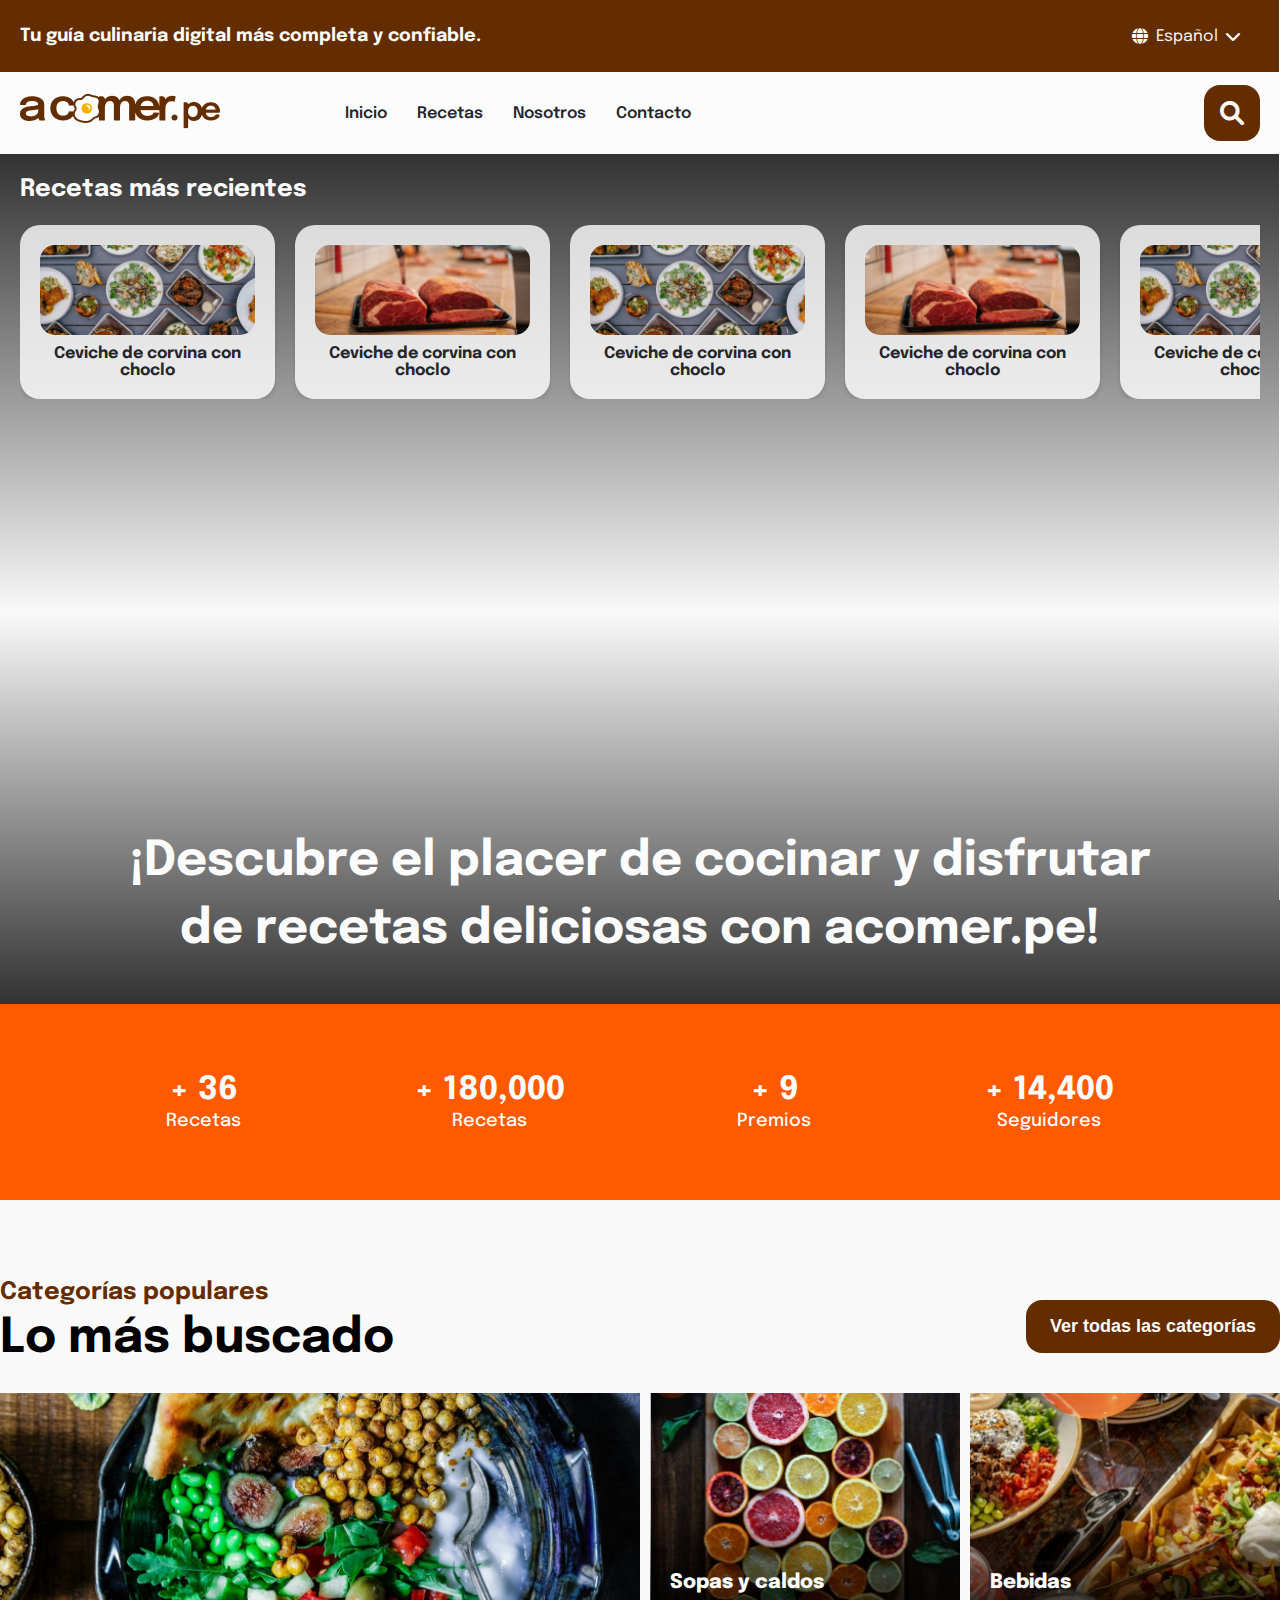
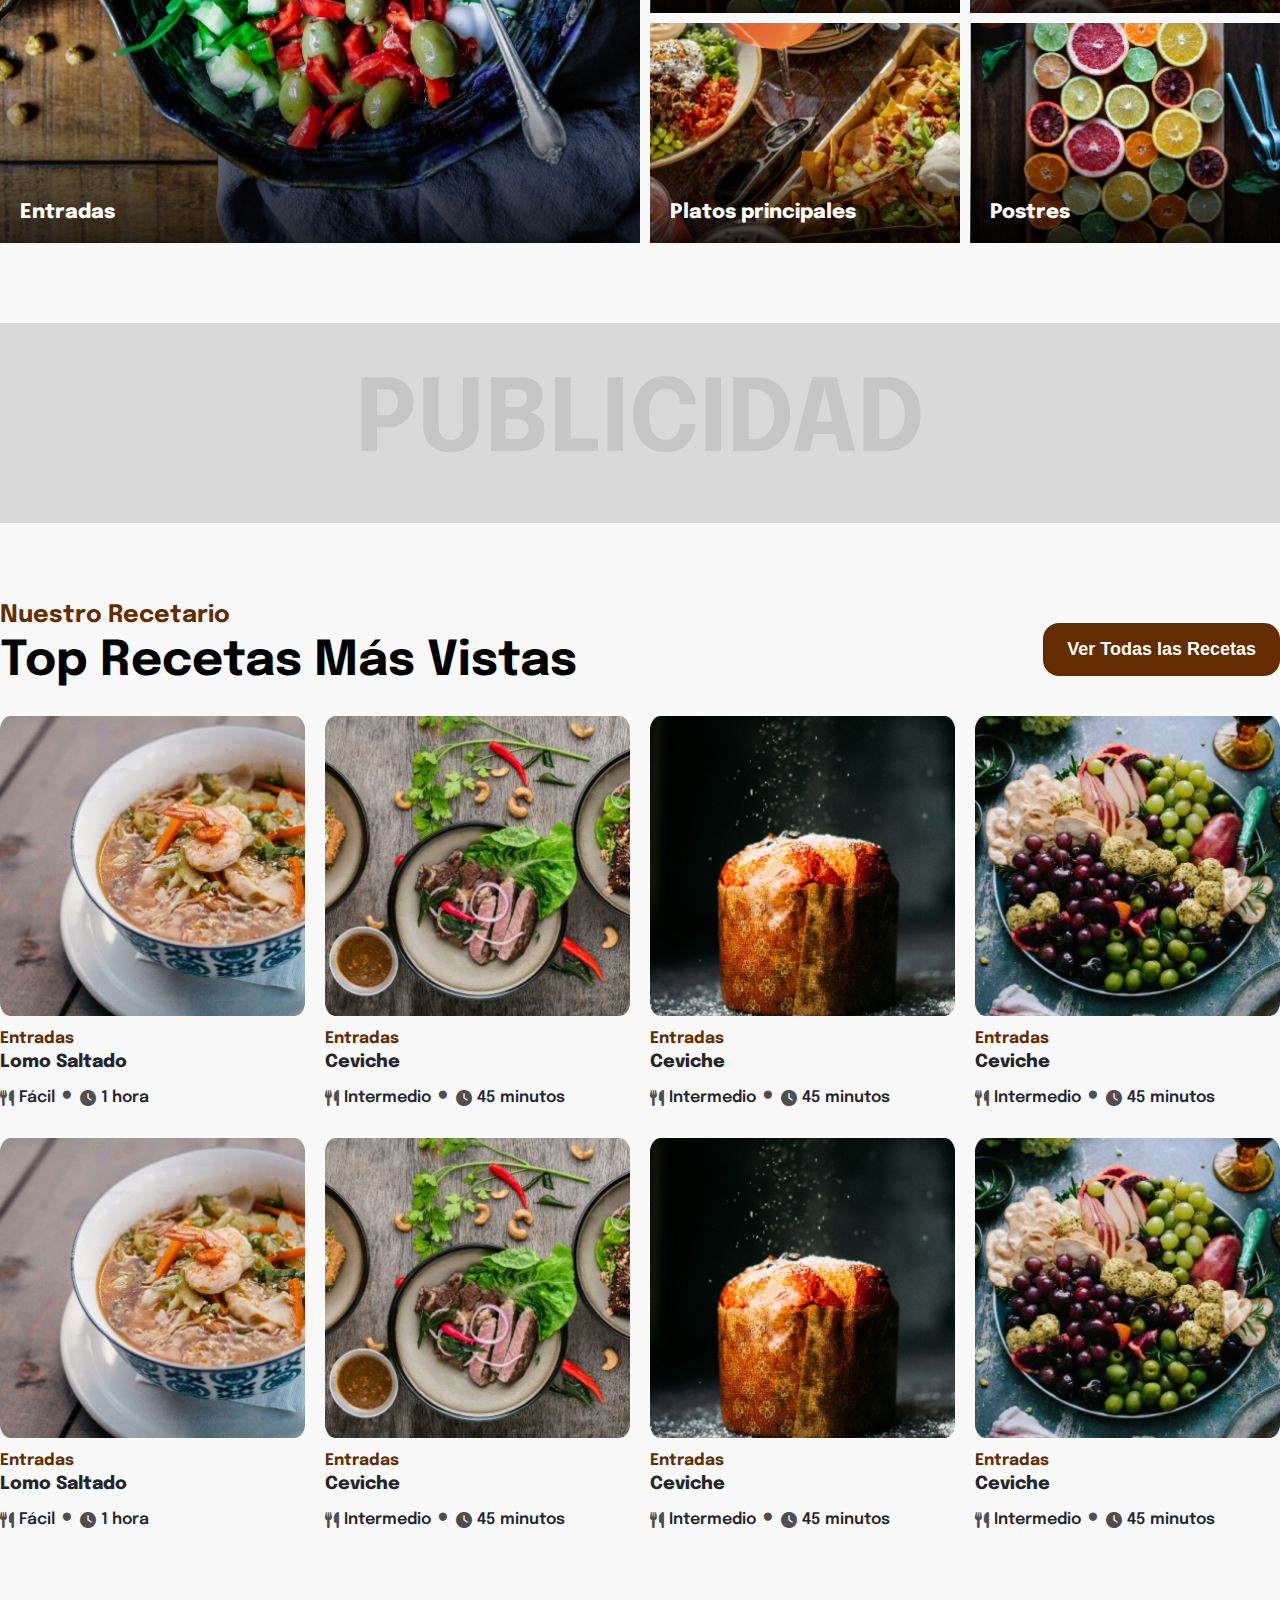
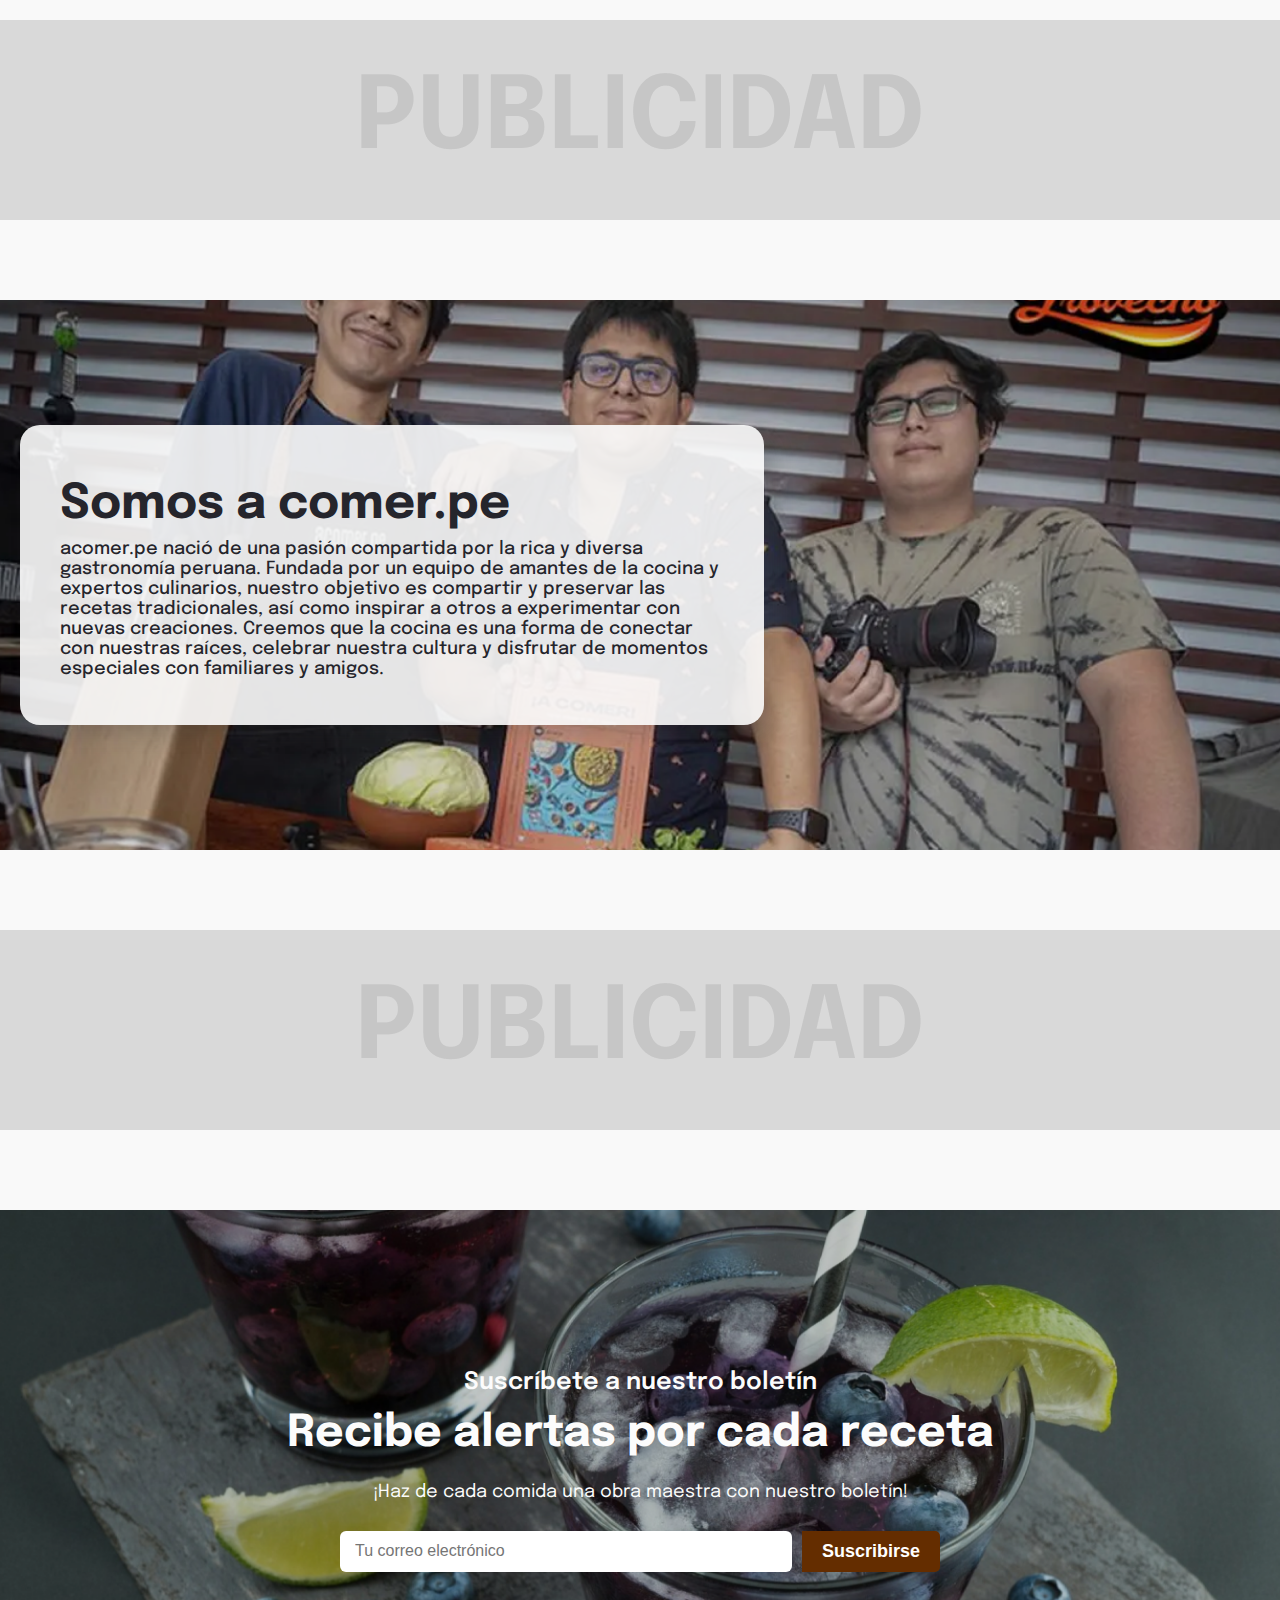
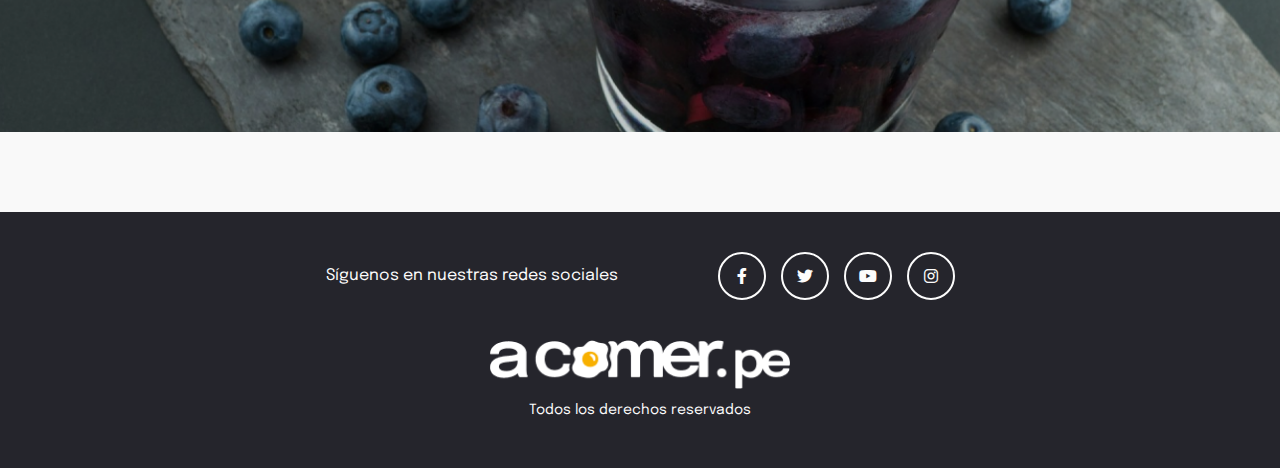
==== index.html @ 8495bc6e "Commit inicial" ====
<!DOCTYPE html>
<html lang="es">
  <head>
    <meta charset="UTF-8" />
    <meta name="viewport" content="width=device-width, initial-scale=1.0" />
    <title>Acomer.pe</title>
    <link rel="stylesheet" href="scss/main.css" />
    <link
      rel="stylesheet"
      href="https://cdnjs.cloudflare.com/ajax/libs/font-awesome/6.0.0-beta3/css/all.min.css"
    />
  </head>
  <body>
    <!-- Cabecera superior -->
    <header id="top-header">
      <div class="container">
        <div class="section-left subtitle-2">
          Tu guía culinaria digital más completa y confiable.
        </div>
        <div class="section-right">
          <div class="language-selector">
            <div class="selector-container">
              <i class="fas fa-globe"></i>
              <span class="selected-language">Español</span>
              <i class="fas fa-chevron-down"></i>
            </div>
            <ul class="dropdown-menu">
              <li>Español</li>
              <li>Inglés</li>
              <li>Portugués</li>
            </ul>
          </div>
        </div>
      </div>
    </header>

    <!-- Cabecera principal -->
    <header id="main-header">
      <div class="container">
        <div class="left-and-middle">
          <div class="logo">
            <img src="assets/logo-1.png" alt="Logo" />
          </div>
          <nav class="menu">
            <div class="menu-container">
              <div class="menu-toggle" id="menu-toggle">
                <i class="fas fa-bars"></i>
              </div>
              <ul class="menu-items menu" id="menu-items">
                <li><a class="menuItem" href="#">Inicio</a></li>
                <li><a class="menuItem" href="#">Recetas</a></li>
                <li><a class="menuItem" href="#">Nosotros</a></li>
                <li><a class="menuItem" href="#">Contacto</a></li>
                <div class="menu-close" id="menu-close">
                  <i class="fas fa-times"></i>
                </div>
              </ul>
            </div>
          </nav>
        </div>
        <button class="search-button"><i class="fas fa-search"></i></button>
        <div class="search-container">
          <input
            type="text"
            class="search-input"
            placeholder="¿Qué deseas cocinar el día de hoy?"
          />
        </div>
      </div>
    </header>

    <div class="section-container">
      <h2 class="section-title">Recetas más recientes</h2>
      <div class="subsection-wrapper">
        <div class="subsection">
          <div class="imgsubsection2"></div>
          <p>Ceviche de corvina con choclo</p>
        </div>
        <div class="subsection">
          <div class="imgsubsection"></div>
          <p>Ceviche de corvina con choclo</p>
        </div>
        <div class="subsection">
          <div class="imgsubsection2"></div>
          <p>Ceviche de corvina con choclo</p>
        </div>
        <div class="subsection">
          <div class="imgsubsection"></div>
          <p>Ceviche de corvina con choclo</p>
        </div>
        <div class="subsection">
          <div class="imgsubsection2"></div>
          <p>Ceviche de corvina con choclo</p>
        </div>
        <div class="subsection">
          <div class="imgsubsection"></div>
          <p>Ceviche de corvina con choclo</p>
        </div>
        <div class="subsection">
          <div class="imgsubsection2"></div>
          <p>Ceviche de corvina con choclo</p>
        </div>
        <div class="subsection">
          <div class="imgsubsection"></div>
          <p>Ceviche de corvina con choclo</p>
        </div>
        <div class="subsection">
          <div class="imgsubsection2"></div>
          <p>Ceviche de corvina con choclo</p>
        </div>
        <div class="subsection">
          <div class="imgsubsection"></div>
          <p>Ceviche de corvina con choclo</p>
        </div>
      </div>
    </div>

    <!-- Contenido Principal -->
    <main>
      <!-- Sección Video con Texto -->
      <section id="section-1" class="video-section">
        <div class="overlay"></div>
        <video autoplay muted loop>
          <source src="assets/vidacomer.mp4" type="video/mp4" />
          Tu navegador no soporta la reproducción de videos.
        </video>
        <div class="overlay-text">
          <h1>
            ¡Descubre el placer de cocinar y disfrutar de recetas deliciosas con
            acomer.pe!
          </h1>
        </div>
      </section>

      <!-- Sección Contadores -->
      <section id="section-2" class="counter-section">
        <div class="container">
          <div class="counter-wrapper">
            <div class="counter">
              <span class="plus">+</span>
              <span class="number" data-target="200">0</span>
            </div>
            <div class="label">Recetas</div>
          </div>
          <div class="counter-wrapper">
            <div class="counter">
              <span class="plus">+</span>
              <span class="number" data-target="1000000">0</span>
            </div>
            <div class="label">Recetas</div>
          </div>
          <div class="counter-wrapper">
            <div class="counter">
              <span class="plus">+</span>
              <span class="number" data-target="20">0</span>
            </div>
            <div class="label">Premios</div>
          </div>
          <div class="counter-wrapper">
            <div class="counter">
              <span class="plus">+</span>
              <span class="number" data-target="80000">0</span>
            </div>
            <div class="label">Seguidores</div>
          </div>
        </div>
      </section>

      <!-- Sección Categorias Populares -->
      <section id="pcategories_section" class="pcategories_container">
        <div class="pcategories_header">
          <div class="pcategories_left-column">
            <h5 class="pcategories_subtitle">Categorías populares</h5>
            <h1>Lo más buscado</h1>
          </div>
          <div class="pcategories_right-column">
            <button class="button-primary">Ver todas las categorías</button>
          </div>
        </div>

        <div class="pcategories_content">
          <div class="pcategories_main-column">
            <div
              class="pcategories_main-content"
              style="background-image: url('/assets/categories1.png')"
            >
              <div class="pcategories_overlay-text">Entradas</div>
              <div class="overlay-pcategories"></div>
            </div>
          </div>
          <div class="pcategories_side-columns">
            <div class="pcategories_side-column">
              <div
                class="pcategories_side-content"
                style="background-image: url('/assets/categories2.png')"
              >
                <div class="pcategories_overlay-text">Sopas y caldos</div>
                <div class="overlay-pcategories"></div>
              </div>
              <div
                class="pcategories_side-content"
                style="background-image: url('/assets/categories3.png')"
              >
                <div class="pcategories_overlay-text">Platos principales</div>
                <div class="overlay-pcategories"></div>
              </div>
            </div>
            <div class="pcategories_side-column">
              <div
                class="pcategories_side-content"
                style="background-image: url('/assets/categories3.png')"
              >
                <div class="pcategories_overlay-text">Bebidas</div>
                <div class="overlay-pcategories"></div>
              </div>
              <div
                class="pcategories_side-content"
                style="background-image: url('/assets/categories2.png')"
              >
                <div class="pcategories_overlay-text">Postres</div>
                <div class="overlay-pcategories"></div>
              </div>
            </div>
          </div>
        </div>
      </section>

      <!-- Sección Publicidad -->
      <section class="publicidad">
        <img class="onlydesktop" src="assets/publicidad.png" alt="Publicidad" />
        <img
          class="onlymobile"
          src="assets/publicidad_mobile.png"
          alt="Publicidad"
        />
      </section>

      <!-- Sección Top Recetas -->

      <section class="top_recetas">
        <div class="top_recetas_header">
          <div class="top_recetas_left">
            <h5 class="top_recetas_subtitle">Nuestro Recetario</h5>
            <h1>Top Recetas Más Vistas</h1>
          </div>
          <div class="top_recetas_right">
            <button class="button-primary">Ver Todas las Recetas</button>
          </div>
        </div>

        <div class="top_recetas_grid">
          <div class="top_recetas_item">
            <div
              class="top_recetas_image"
              style="background-image: url('/assets/receta1.png')"
            ></div>
            <p class="categoria">Entradas</p>
            <p class="nombre_de_plato">Lomo Saltado</p>
            <div class="top_recetas_info">
              <i class="fas fa-utensils"></i><span>Fácil</span>
              <span class="dot">•</span>
              <i class="fas fa-clock"></i><span class="duracion">1 hora</span>
            </div>
          </div>
          <div class="top_recetas_item">
            <div
              class="top_recetas_image"
              style="background-image: url('/assets/receta2.png')"
            ></div>
            <p class="categoria">Entradas</p>
            <p class="nombre_de_plato">Ceviche</p>
            <div class="top_recetas_info">
              <i class="fas fa-utensils"></i><span>Intermedio</span>
              <span class="dot">•</span>
              <i class="fas fa-clock"></i
              ><span class="duracion">45 minutos</span>
            </div>
          </div>
          <div class="top_recetas_item">
            <div
              class="top_recetas_image"
              style="background-image: url('/assets/receta3.png')"
            ></div>
            <p class="categoria">Entradas</p>
            <p class="nombre_de_plato">Ceviche</p>
            <div class="top_recetas_info">
              <i class="fas fa-utensils"></i><span>Intermedio</span>
              <span class="dot">•</span>
              <i class="fas fa-clock"></i
              ><span class="duracion">45 minutos</span>
            </div>
          </div>
          <div class="top_recetas_item">
            <div
              class="top_recetas_image"
              style="background-image: url('/assets/receta4.png')"
            ></div>
            <p class="categoria">Entradas</p>
            <p class="nombre_de_plato">Ceviche</p>
            <div class="top_recetas_info">
              <i class="fas fa-utensils"></i><span>Intermedio</span>
              <span class="dot">•</span>
              <i class="fas fa-clock"></i
              ><span class="duracion">45 minutos</span>
            </div>
          </div>
          <div class="top_recetas_item">
            <div
              class="top_recetas_image"
              style="background-image: url('/assets/receta1.png')"
            ></div>
            <p class="categoria">Entradas</p>
            <p class="nombre_de_plato">Lomo Saltado</p>
            <div class="top_recetas_info">
              <i class="fas fa-utensils"></i><span>Fácil</span>
              <span class="dot">•</span>
              <i class="fas fa-clock"></i><span class="duracion">1 hora</span>
            </div>
          </div>
          <div class="top_recetas_item">
            <div
              class="top_recetas_image"
              style="background-image: url('/assets/receta2.png')"
            ></div>
            <p class="categoria">Entradas</p>
            <p class="nombre_de_plato">Ceviche</p>
            <div class="top_recetas_info">
              <i class="fas fa-utensils"></i><span>Intermedio</span>
              <span class="dot">•</span>
              <i class="fas fa-clock"></i
              ><span class="duracion">45 minutos</span>
            </div>
          </div>
          <div class="top_recetas_item">
            <div
              class="top_recetas_image"
              style="background-image: url('/assets/receta3.png')"
            ></div>
            <p class="categoria">Entradas</p>
            <p class="nombre_de_plato">Ceviche</p>
            <div class="top_recetas_info">
              <i class="fas fa-utensils"></i><span>Intermedio</span>
              <span class="dot">•</span>
              <i class="fas fa-clock"></i
              ><span class="duracion">45 minutos</span>
            </div>
          </div>
          <div class="top_recetas_item">
            <div
              class="top_recetas_image"
              style="background-image: url('/assets/receta4.png')"
            ></div>
            <p class="categoria">Entradas</p>
            <p class="nombre_de_plato">Ceviche</p>
            <div class="top_recetas_info">
              <i class="fas fa-utensils"></i><span>Intermedio</span>
              <span class="dot">•</span>
              <i class="fas fa-clock"></i
              ><span class="duracion">45 minutos</span>
            </div>
          </div>
        </div>
      </section>

      <!-- Sección Publicidad -->
      <section class="publicidad">
        <img class="onlydesktop" src="assets/publicidad.png" alt="Publicidad" />
        <img
          class="onlymobile"
          src="assets/publicidad_mobile.png"
          alt="Publicidad"
        />
      </section>

      <!-- Sección Nosotros -->
      <section class="nosotros_section">
        <div class="nosotros_content">
          <div class="nosotros_left">
            <div class="nosotros_text-container">
              <h1 class="nosotros_title">Somos a comer.pe</h1>
              <p class="nosotros_text">
                acomer.pe nació de una pasión compartida por la rica y diversa
                gastronomía peruana. Fundada por un equipo de amantes de la
                cocina y expertos culinarios, nuestro objetivo es compartir y
                preservar las recetas tradicionales, así como inspirar a otros a
                experimentar con nuevas creaciones. Creemos que la cocina es una
                forma de conectar con nuestras raíces, celebrar nuestra cultura
                y disfrutar de momentos especiales con familiares y amigos.
              </p>
            </div>
          </div>
          <div class="nosotros_right"></div>
        </div>
      </section>

      <!-- Sección Publicidad -->
      <section class="publicidad">
        <img class="onlydesktop" src="assets/publicidad.png" alt="Publicidad" />
        <img
          class="onlymobile"
          src="assets/publicidad_mobile.png"
          alt="Publicidad"
        />
      </section>

      <!-- Sección Boletin -->
      <section class="boletin_section">
        <div class="boletin_content">
          <div class="boletin_text">
            <h5>Suscríbete a nuestro boletín</h5>
            <h2>Recibe alertas por cada receta</h2>
            <p>¡Haz de cada comida una obra maestra con nuestro boletín!</p>
            <div class="boletin_form">
              <input
                type="email"
                class="boletin_input"
                placeholder="Tu correo electrónico"
              />
              <button class="boletin_button">Suscribirse</button>
            </div>
          </div>
        </div>
      </section>
    </main>

    <!-- Footer -->
    <footer id="main-footer">
      <div class="container">
        <div class="social-media">
          <p>Síguenos en nuestras redes sociales</p>
          <div class="icons">
            <a href="#" class="icon"><i class="fab fa-facebook-f"></i></a>
            <a href="#" class="icon"><i class="fab fa-twitter"></i></a>
            <a href="#" class="icon"><i class="fab fa-youtube"></i></a>
            <a href="#" class="icon"><i class="fab fa-instagram"></i></a>
          </div>
        </div>
        <div class="footer-logo">
          <img src="assets/logo-2.png" alt="Logo" />
          <p>Todos los derechos reservados</p>
        </div>
        <br />
        <br />
      </div>
    </footer>

    <script src="js/main.js"></script>
  </body>
</html>
---- scss/main.css ----
@charset "UTF-8";
@import url("https://fonts.googleapis.com/css2?family=Epilogue:wght@400;600;700&display=swap");
html {
  scroll-behavior: smooth;
  overflow-x: hidden;
}

body {
  font-family: "Epilogue", sans-serif;
  background-color: #f9f9f9;
  margin: 0;
  color: #25252c;
  overflow-x: hidden;
}

* {
  margin: 0;
  padding: 0;
  box-sizing: border-box;
}

.container {
  max-width: 1280px;
  margin: 0 auto;
  padding: 0 20px;
}

#top-header {
  background-color: #642d00;
}
#top-header .container {
  display: flex;
  justify-content: space-between;
  align-items: center;
  height: 72px;
}

#main-header {
  background-color: #fcfcfc;
}
#main-header .container {
  display: flex;
  justify-content: space-between;
  align-items: center;
  height: 82px;
}

.logo {
  width: 300px;
  height: auto;
}

.video-section {
  position: relative;
  height: 850px;
  overflow: hidden;
}
.video-section video {
  width: 100%;
  height: 100%;
  -o-object-fit: cover;
     object-fit: cover;
}
.video-section .overlay-text {
  position: absolute;
  left: 50%;
  transform: translate(-50%, 0%);
  color: #fcfcfc;
  text-align: center;
  font-size: 58px;
  font-weight: 700;
  line-height: 130%;
  bottom: 0px;
  width: 80%;
  padding-bottom: 40px;
}
.video-section .overlay-text h1 {
  color: #fcfcfc !important;
}

.overlay {
  position: absolute;
  top: 0;
  left: 0;
  width: 100%;
  height: 100%;
  background: linear-gradient(180deg, rgba(0, 0, 0, 0.8) 0%, rgba(0, 0, 0, 0) 54%, rgba(0, 0, 0, 0.8) 100%);
  pointer-events: none; /* Esto asegura que el overlay no interfiera con la interacción con el video */
}

h1 {
  color: #000;
  font-family: "Epilogue", sans-serif;
  font-size: 48px;
  font-style: normal;
  font-weight: 700;
  line-height: 142.9%; /* 68.592px */
}

h2 {
  color: var(--Black, #25252c);
  font-family: "Epilogue", sans-serif;
  font-size: 40px;
  font-style: normal;
  font-weight: 700;
  line-height: 130%; /* 52px */
}

h3 {
  color: var(--Black, #25252c);
  font-family: "Epilogue", sans-serif;
  font-size: 32px;
  font-style: normal;
  font-weight: 700;
  line-height: normal;
}

h4 {
  color: #642d00;
  text-align: center;
  font-family: "Epilogue", sans-serif;
  font-size: 24px;
  font-style: normal;
  font-weight: 600;
  line-height: normal;
}

h5 {
  color: var(--Black, #25252c);
  font-family: "Epilogue", sans-serif;
  font-size: 24px;
  font-style: normal;
  font-weight: 700;
  line-height: normal;
}

.text-slider {
  color: var(--White, #fcfcfc);
  text-align: center;
  font-family: "Epilogue", sans-serif;
  font-size: 58px;
  font-style: normal;
  font-weight: 700;
  line-height: 130%; /* 75.4px */
}

.subtitle-2 {
  color: var(--White, #fcfcfc);
  font-size: 18px;
  font-style: normal;
  font-weight: 700;
  line-height: normal;
}

.language-selector {
  position: relative;
  display: inline-block;
}

.selector-container {
  display: flex;
  align-items: center;
  border-radius: 5px;
  padding: 8px 12px;
  cursor: pointer;
  color: #f9f9f9;
  transition: border-color 0.3s;
}

.selector-container:hover {
  border-color: #bbb;
}

.selector-container i {
  margin-right: 8px;
  margin-left: 8px;
  color: #f9f9f9;
}

.selected-language {
  flex: 1;
}

.fa-chevron-down {
  margin-left: auto;
}

.dropdown-menu {
  display: none;
  position: absolute;
  top: 100%;
  left: 0;
  width: 100%;
  background-color: #fcfcfc;
  border: 1px solid #ddd;
  border-radius: 5px;
  box-shadow: 0 4px 8px rgba(0, 0, 0, 0.1);
  list-style: none;
  padding: 0;
  margin: 0;
  z-index: 1000;
}

.dropdown-menu.show {
  display: block;
}

.dropdown-menu li {
  padding: 10px 12px;
  cursor: pointer;
  transition: background-color 0.3s;
}

.dropdown-menu li:hover {
  background-color: #fcfcfc;
}

.button-primary {
  display: flex;
  padding: 16px 24px;
  justify-content: center;
  align-items: center;
  gap: 16px;
  border-radius: 16px;
  background: #642d00;
  color: #fcfcfc;
  border: #642d00;
  font-weight: 700;
  font-size: 18px;
  cursor: pointer;
}

.button-primary:hover {
  background: #25252c;
}

.search-button {
  display: flex;
  padding: 16px 16px;
  justify-content: center;
  align-items: center;
  font-size: 24px;
  gap: 16px;
  border-radius: 16px;
  background: #642d00;
  color: #fcfcfc;
  border: #642d00;
  cursor: pointer;
}

.search-button:hover {
  background: #25252c;
}

.search-button i {
  font-weight: 600;
}

.counter-section {
  padding: 60px;
  background: #ff5a00;
}

.container {
  display: flex;
  justify-content: space-around; /* Ajusta el espaciado de los contadores */
  flex-wrap: wrap;
}

.counter-wrapper {
  display: flex;
  flex-direction: column;
  align-items: center;
  margin: 10px; /* Espacio alrededor de cada contador */
}

.counter-wrapper:not(:last-child)::after {
  content: "";
  position: absolute;
  top: 0;
  bottom: 0;
  right: 0;
  width: 1px;
  background: white; /* Color de la línea vertical */
}

.counter {
  font-size: 2em; /* Tamaño del número */
  font-weight: bold;
  color: #fcfcfc;
}

.label {
  margin-top: 5px; /* Espacio entre el número y el texto */
  color: #fcfcfc;
  text-align: center;
  font-size: 18px;
  font-style: normal;
  font-weight: 500;
  line-height: normal;
}

#main-footer {
  background-color: #25252c;
  margin-top: 80px;
  padding: 40px 0 20px 0;
  color: #fcfcfc;
}
#main-footer .container {
  display: flex;
  height: 196px;
  flex-direction: column;
  align-items: center;
  align-content: center;
  flex-wrap: nowrap;
}
#main-footer .container .social-media {
  text-align: center;
  margin-bottom: 40px;
  display: flex;
  flex-direction: row;
  gap: 100px;
  align-content: center;
  align-items: center;
}
#main-footer .container .social-media .icons {
  display: flex;
  justify-content: center;
  gap: 15px;
}
#main-footer .container .social-media .icons .icon {
  width: 48px;
  height: 48px;
  display: flex;
  justify-content: center;
  align-items: center;
  border: 2px solid #fcfcfc;
  border-radius: 50%;
  font-size: 16px;
  color: #fcfcfc;
  text-decoration: none;
  transition: background-color 0.3s;
}
#main-footer .container .social-media .icons .icon:hover {
  background-color: #642d00;
}
#main-footer .container .footer-logo {
  text-align: center;
}
#main-footer .container .footer-logo img {
  width: 300px;
  height: auto;
  margin-bottom: 10px;
}
#main-footer .container .footer-logo p {
  font-size: 0.875rem;
}

/* Estilos del menú */
.menu {
  padding: 10px;
}

.menu-container {
  display: flex;
  justify-content: space-between;
  align-items: center;
}

/* Logo de menú visible solo en mobile */
.menu-logo {
  font-size: 1.5rem;
  font-weight: bold;
}

.left-and-middle {
  display: flex;
  align-items: center;
  gap: 0; /* Esto asegura que no haya espacio entre la sección izquierda y la del medio */
}

/* Estilos del toggle */
.menu-toggle {
  display: none;
  cursor: pointer;
}

.menu-close {
  display: none;
  cursor: pointer;
}

/* Estilos del menú en desktop */
@media (min-width: 769px) {
  .menu-items {
    display: flex;
    list-style: none;
    padding: 0;
    margin: 0;
  }
  .onlymobile {
    display: none;
  }
  .menu-items li {
    margin: 0 15px;
  }
  .menu-items a {
    text-decoration: none;
    color: #25252c;
    font-weight: 700;
    transition: color 0.3s;
  }
  .menu-items a:hover,
  .menu-items a.active {
    color: #ff5a00; /* Color primario */
  }
  .menu-logo {
    display: none;
  }
  .menu-toggle {
    display: none;
  }
  .menu-close {
    display: none;
  }
}
@media (max-width: 768px) {
  .section-right {
    display: none;
  }
  #top-header .container {
    justify-content: center;
    align-items: center;
  }
}
/* Estilos para dispositivos móviles */
@media (max-width: 768px) {
  .menu-items {
    display: none;
    position: fixed;
    top: 0;
    left: 0;
    width: 100%;
    height: 100%;
    background-color: rgba(0, 0, 0, 0.88);
    flex-direction: column;
    padding-top: 60px; /* Ajusta según la altura del menú */
    z-index: 1000;
  }
  .menu-items a {
    color: #fcfcfc;
  }
  .menu-items.show {
    display: flex;
  }
  .menu-toggle {
    display: block;
    font-size: 24px;
    font-weight: 900;
  }
  .menu-close {
    display: block;
    position: absolute;
    top: 30px;
    right: 40px;
    font-size: 1.5rem;
  }
  /* Muestra el botón de cierre cuando el menú está visible */
  .menu-items.show .menu-close {
    display: block;
  }
  /* Ajusta el estilo del botón de cierre */
  .menu-close i {
    font-size: 42px;
    color: #ff5a00; /* Cambia el color según tu diseño */
  }
  .menu-items li {
    margin: 10px 0;
    text-align: center;
    font-size: 36px;
  }
}
.menu-items a {
  text-decoration: none;
  font-weight: 600;
  transition: color 0.3s;
}

.menu-items a:hover,
.menu-items a.active {
  color: #642d00; /* Color primario */
  font-weight: 800;
}

.section-container {
  overflow-x: auto;
  padding: 20px 20px;
  position: absolute;
  z-index: 10;
  left: 0; /* Alinea el contenedor al borde izquierdo */
  right: 0; /* Alinea el contenedor al borde derecho */
  max-width: 1280px; /* Aplica el ancho máximo deseado */
  margin: 0 auto; /* Centra el contenedor si el contenedor padre es suficientemente ancho */
}

.imgsubsection {
  background-image: url("../assets/imgplaceholder.png");
  width: 100%;
  height: 90px;
  background-size: cover; /* Ajusta la imagen para cubrir el contenedor */
  background-position: center; /* Centra la imagen en el contenedor */
  border-radius: 15px; /* Redondea las esquinas si es necesario */
  background-repeat: no-repeat; /* Evita que la imagen se repita */
}

.imgsubsection2 {
  background-image: url("../assets/imgplaceholder2.png");
  width: 100%;
  height: 90px;
  background-size: cover; /* Ajusta la imagen para cubrir el contenedor */
  background-position: center; /* Centra la imagen en el contenedor */
  border-radius: 15px; /* Redondea las esquinas si es necesario */
  background-repeat: no-repeat; /* Evita que la imagen se repita */
}

.section-title {
  text-align: left;
  font-size: 24px;
  margin-bottom: 20px;
  color: #fcfcfc;
}

.subsection-wrapper {
  display: flex;
  overflow-x: auto; /* Permite el desplazamiento horizontal */
  scroll-behavior: smooth; /* Suaviza el desplazamiento */
  flex-wrap: nowrap;
  gap: 20px; /* Espacio entre las subsecciones */
  max-width: 1280px; /* Establece el ancho máximo */
  margin: 0 auto; /* Centra el contenedor en la vista de escritorio */
  padding: 0; /* Elimina el padding para un mejor ajuste */
  overflow: hidden;
}

.subsection {
  display: flex;
  width: 255px;
  padding: 20px;
  flex-direction: column;
  justify-content: center;
  align-items: center;
  gap: 10px;
  flex-shrink: 0;
  border-radius: 20px;
  background: rgba(255, 255, 255, 0.8);
  box-shadow: 0px 4px 4px 0px rgba(0, 0, 0, 0.1);
}

.subsection img {
  width: 100%;
  height: auto;
  border-radius: 15px;
}

.subsection p {
  font-size: 16px;
  text-align: center;
  margin: 0;
  font-weight: 700;
  border-radius: 20px;
  color: #25252c;
}

/* Container */
.pcategories_container {
  max-width: 1280px;
  margin: 0 auto;
  padding: 80px 0;
}

/* Header */
.pcategories_header {
  display: flex;
  justify-content: space-between;
  align-items: center;
  margin-bottom: 20px;
}

.pcategories_left-column {
  display: flex;
  flex-direction: column;
}

.pcategories_subtitle {
  color: #642d00;
}

.pcategories_title {
  font-size: 32px;
  font-weight: bold;
  color: #25252c;
}

/* Content */
.pcategories_content {
  display: flex;
  gap: 10px;
}

/* Main Column (50% width) */
.pcategories_main-column {
  flex: 0 0 50%;
  height: 450px;
}

.pcategories_main-content {
  background-size: cover;
  background-position: center;
  height: 100%;
  position: relative;
}

/* Side Columns (Each takes 25% width) */
.pcategories_side-columns {
  display: flex;
  flex: 1;
  gap: 10px;
}

.pcategories_side-column {
  flex: 1;
  display: flex;
  flex-direction: column;
  gap: 10px;
}

.pcategories_side-content {
  flex: 1;
  background-size: cover;
  background-position: center;
  height: 225px;
  position: relative;
}

/* Overlay Text */
.pcategories_overlay-text {
  position: absolute;
  bottom: 10px;
  left: 10px;
  color: #fff;
  font-weight: 800;
  font-size: 20px;
  padding: 10px 10px;
  z-index: 11;
}

.overlay-pcategories {
  position: absolute;
  top: 0;
  left: 0;
  width: 100%;
  height: 100%;
  background: linear-gradient(180deg, rgba(0, 0, 0, 0) 0%, rgba(0, 0, 0, 0) 54%, rgba(0, 0, 0, 0.8) 100%);
  pointer-events: none; /* Esto asegura que el overlay no interfiera con la interacción con el video */
}

.publicidad {
  max-width: 1280px;
  margin: 0 auto;
  display: flex;
  justify-content: center;
  align-items: center;
}

.publicidad img {
  width: auto;
  height: 200px;
  max-width: 100%;
  -o-object-fit: contain;
     object-fit: contain;
}

/* Sección principal */
.top_recetas {
  max-width: 1280px;
  margin: 0 auto;
  padding: 80px 0;
}

/* Header de la sección */
.top_recetas_header {
  display: flex;
  justify-content: space-between;
  align-items: center;
  margin-bottom: 20px;
}

.top_recetas_left {
  text-align: left;
}

.top_recetas_subtitle {
  color: #642d00;
}

.top_recetas_right {
  text-align: right;
}

/* Grid de recetas */
.top_recetas_grid {
  display: grid;
  grid-template-columns: repeat(4, 1fr);
  gap: 20px;
}

.top_recetas_item {
  text-align: left;
}

.top_recetas_image {
  height: 300px;
  background-size: cover;
  background-position: center;
  border-radius: 10px;
}

.categoria {
  margin: 14px 0 0 0;
  font-size: 16px;
  font-weight: 700;
  color: #642d00;
}

.nombre_de_plato {
  padding: 6px 0;
  font-size: 18px;
  font-weight: 800;
  color: #25252c;
}

.top_recetas_info {
  display: flex;
  align-items: center;
  color: #4f4f4f;
}

.top_recetas_info i {
  margin-right: 5px;
}

.top_recetas_info span {
  margin-right: 5px;
  font-size: 16px;
  font-weight: 600;
  color: #25252c;
}

.top_recetas_info .dot {
  font-size: 40px;
  color: #4f4f4f;
}

/* Responsivo */
@media (max-width: 768px) {
  .top_recetas_grid {
    grid-template-columns: repeat(2, 1fr);
  }
  .top_recetas_grid {
    gap: 10px;
  }
}
@media (max-width: 480px) {
  .top_recetas_grid {
    grid-template-columns: 1fr;
  }
}
/* Sección "Nosotros" */
.nosotros_section {
  height: 550px;
  background-image: url("/assets/somosacomer.png");
  background-size: cover;
  background-position: center;
  display: flex;
  justify-content: center;
  align-items: center;
  margin-top: 80px;
  margin-bottom: 80px;
}

.nosotros_content {
  max-width: 1280px;
  width: 100%;
  display: flex;
  justify-content: space-between;
  align-items: center;
  padding: 0 20px;
}

/* Columna izquierda */
.nosotros_left {
  width: 60%;
  display: flex;
  justify-content: center;
  align-items: center;
}

.nosotros_text-container {
  width: 100%;
  height: 300px;
  background: rgba(252, 252, 252, 0.9);
  border-radius: 20px;
  box-shadow: 10px 10px 20px 0px rgba(52, 52, 52, 0.2);
  padding: 40px;
  display: flex;
  flex-direction: column;
  justify-content: center;
}

.nosotros_title {
  color: #25252c;
}

.nosotros_text {
  font-size: 18px;
  color: #25252c;
  line-height: 20px;
  font-weight: 500;
}

/* Columna derecha */
.nosotros_right {
  width: 40%;
}

/* Sección "Boletín" */
.boletin_section {
  background-image: url("/assets/boletinfondo.png"); /* Cambia la ruta de la imagen según sea necesario */
  background-size: cover;
  background-position: center;
  padding: 120px 0px;
  display: flex;
  justify-content: center;
  align-items: center;
  margin-top: 80px;
}

.boletin_content {
  max-width: 1280px;
  width: 100%;
  padding: 40px;
  border-radius: 10px;
}

.boletin_text {
  display: flex;
  flex-direction: column;
  align-items: center;
  text-align: center;
}

.boletin_text h5 {
  color: #fcfcfc;
  margin-bottom: 10px;
  font-weight: 600;
}

.boletin_text h2 {
  font-size: 44px;
  color: #fcfcfc;
  margin-bottom: 20px;
}

.boletin_text p {
  font-size: 18px;
  color: #fcfcfc;
  margin-bottom: 30px;
}

/* Estilo del formulario */
.boletin_form {
  display: flex;
  width: 100%;
  max-width: 600px;
  margin: 0 auto;
  gap: 10px;
}

.boletin_input {
  flex: 1;
  padding: 10px 15px;
  font-size: 16px;
  border: 0px solid #4f4f4f;
  border-radius: 6px;
  outline: none;
}

.boletin_button {
  padding: 10px 20px;
  font-size: 18px;
  color: #fff;
  background-color: #642d00; /* Color del botón */
  border: none;
  font-weight: 700;
  border-radius: 0 5px 5px 0;
  cursor: pointer;
  transition: background-color 0.3s;
}

.boletin_button:hover {
  background-color: #25252c; /* Color al hacer hover en el botón */
}

/* Estilos generales para móviles */
@media (max-width: 768px) {
  .container,
  .subsection-wrapper {
    width: 100%;
    padding: 0;
  }
  .onlydesktop {
    display: none;
  }
  /* Tipografía y espaciado */
  h2,
  h3 {
    font-size: 1.5rem;
    margin-bottom: 1rem;
    line-height: 1.2;
  }
  h1 {
    font-size: 18px;
  }
  h5 {
    font-size: 14px;
  }
  p {
    font-size: 1rem;
    line-height: 1.5;
  }
  .section-title {
    text-align: left;
    font-size: 20px;
    margin-bottom: 20px;
    color: #fcfcfc;
  }
  #main-footer .container .social-media {
    flex-direction: column;
    gap: 0px;
    align-content: center;
    align-items: center;
  }
  #main-footer {
    margin-top: 20px;
    padding: 40px 0 40px 0;
  }
  /* Contador */
  .counter {
    text-align: center;
    margin: 0 0;
  }
  .counter .number {
    font-size: 30px;
  }
  .boletin_section {
    padding: 20px 0px;
    margin-top: 20px;
  }
  .boletin_text h5 {
    font-size: 16px;
  }
  .boletin_text h2 {
    font-size: 24px;
  }
  .boletin_form {
    display: flex;
    width: 100%;
    max-width: 600px;
    margin: 0 auto;
    gap: 10px;
    flex-direction: column;
  }
  /* Dropdown */
  .dropdown-menu {
    width: 100%;
    text-align: center;
    background-color: #f1f1f1;
  }
  .subtitle-2 {
    text-align: center;
  }
  .counter-wrapper {
    display: flex;
    flex-direction: column;
    align-items: center;
    margin: 10px;
    padding: 20px;
    flex-wrap: wrap;
  }
  .logo {
    width: 100%;
    margin-right: 40px;
  }
  .counter-section {
    padding: 0px;
  }
  .nombre_de_plato {
    padding: 6px 0 0 0;
  }
  .nosotros_text-container {
    padding: 60px 20px;
  }
  .nosotros_section {
    margin-top: 20px;
    margin-bottom: 20px;
  }
  .nosotros_title {
    font-size: 24px;
  }
  .nosotros_text {
    font-size: 14px;
  }
  .nosotros_content {
    max-width: 1280px;
    width: 100%;
    display: flex;
    justify-content: space-between;
    align-items: center;
    padding: 0 20px;
    flex-direction: column;
  }
  .nosotros_left {
    width: 100%;
    display: flex;
    justify-content: center;
    align-items: center;
  }
  .top_recetas_image {
    height: 300px;
  }
  .video-section .overlay-text {
    width: 100%;
    padding: 0 20px 20px 20px;
  }
  .video-section .overlay-text h1 {
    font-size: 24px;
  }
  .video-section {
    height: 500px;
  }
  .selector-container {
    width: 100%;
    padding: 10px;
    box-sizing: border-box;
  }
  /* Espaciado general */
  .section {
    margin-bottom: 30px;
  }
  #main-header {
    padding: 0 20px;
  }
  .pcategories_container {
    padding: 20px;
  }
  .pcategories_content {
    display: flex;
    gap: 10px;
    flex-wrap: wrap;
  }
  .pcategories_side-columns {
    height: 300px;
  }
  .top_recetas {
    padding: 20px;
  }
  .button-primary {
    padding: 12px 16px;
    justify-content: center;
    align-items: center;
    border-radius: 16px;
    background: #642d00;
    color: #fcfcfc;
    border: #642d00;
    font-weight: 600;
    font-size: 14px;
    cursor: pointer;
  }
  .pcategories_main-column {
    flex: 0 0 100%;
    height: 230px;
  }
}
@media (max-width: 376px) {
  .logo {
    width: 150px;
    margin-right: 20px;
  }
  .logo img {
    width: 150px;
  }
}
/* Estilos del contenedor y del input */
.search-container {
  position: absolute;
  width: 300px;
  display: none; /* Oculta por defecto */
}

.search-input {
  width: 100%;
  padding: 10px;
  border: 1px solid #ccc;
  border-radius: 4px;
  font-size: 1rem;
  margin-top: 8px;
}

.search-button {
  position: relative;
  z-index: 10; /* Asegura que el botón esté por encima del input */
}

/* Responsivo para móviles */
@media (max-width: 768px) {
  .search-container {
    width: 50%;
  }
}
/* Responsivo para móviles */
@media (max-width: 400px) {
  .search-container {
    width: 220px;
  }
}/*# sourceMappingURL=main.css.map */
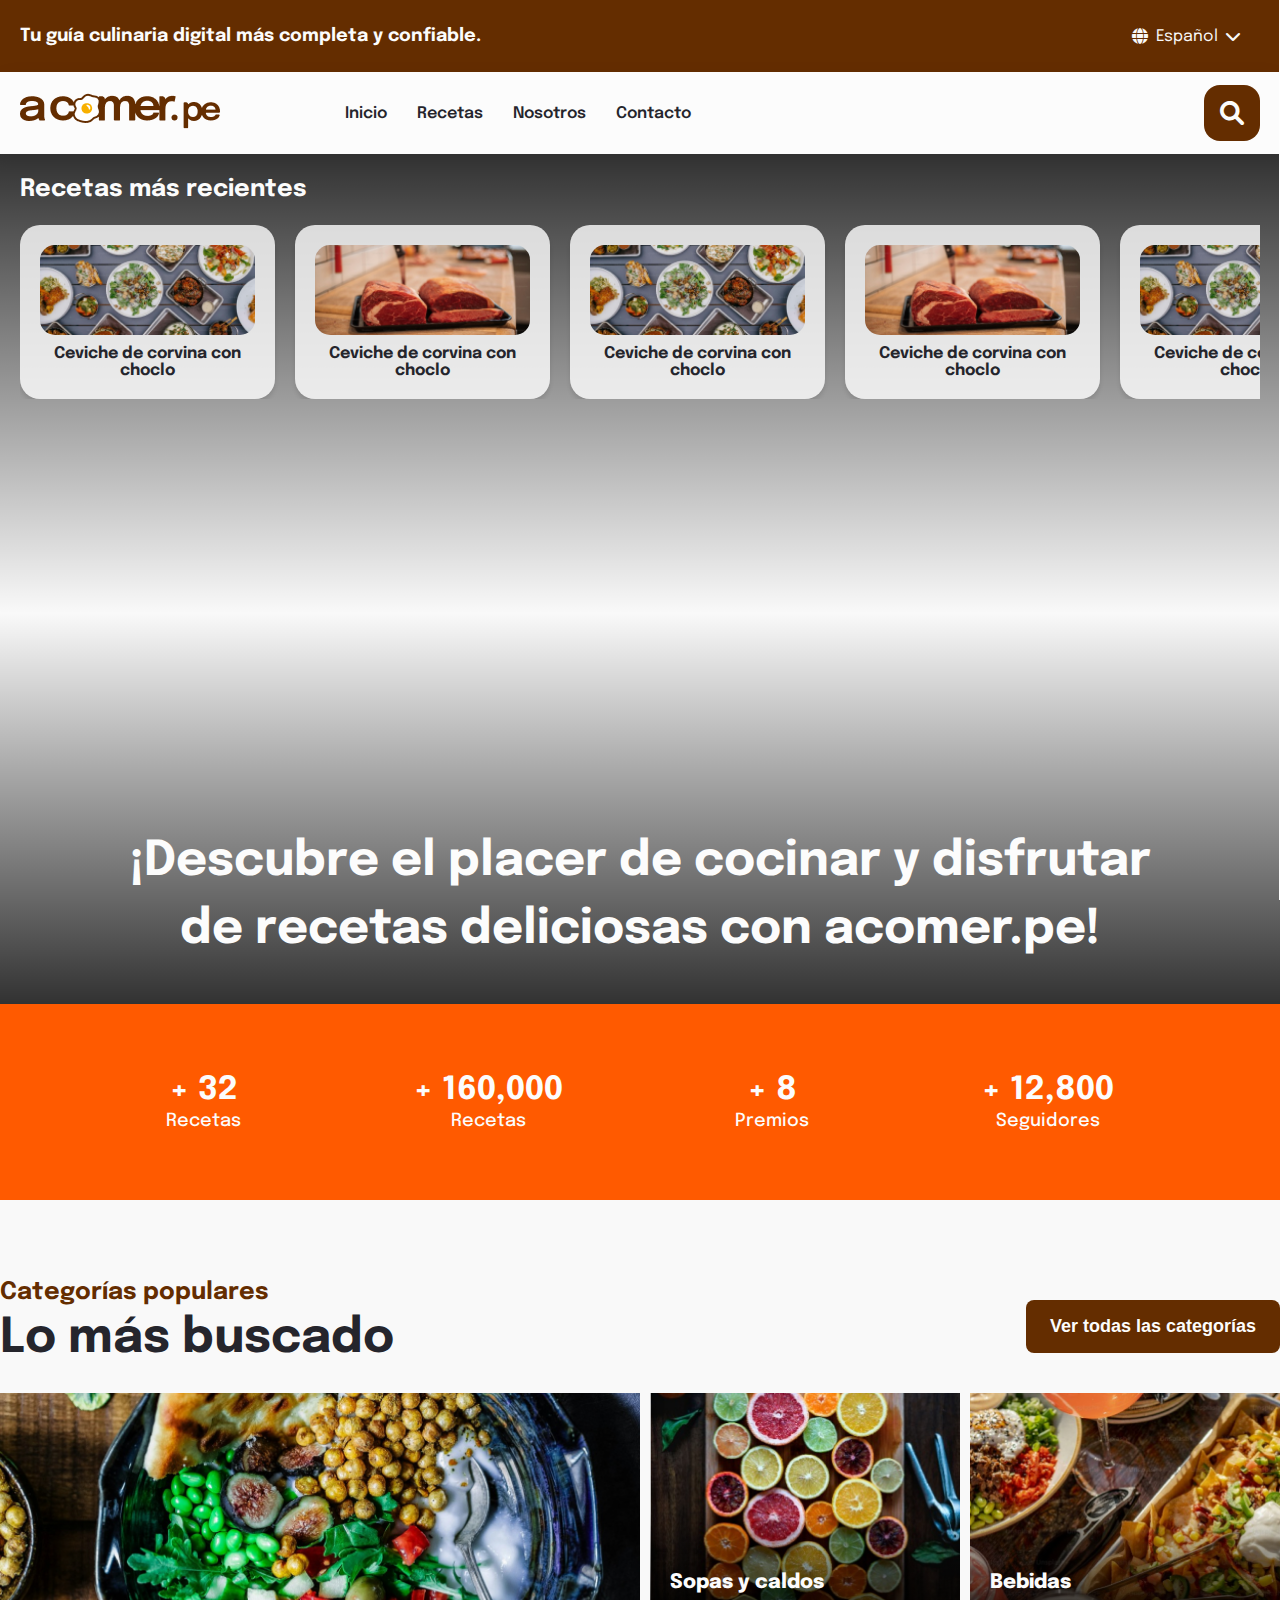
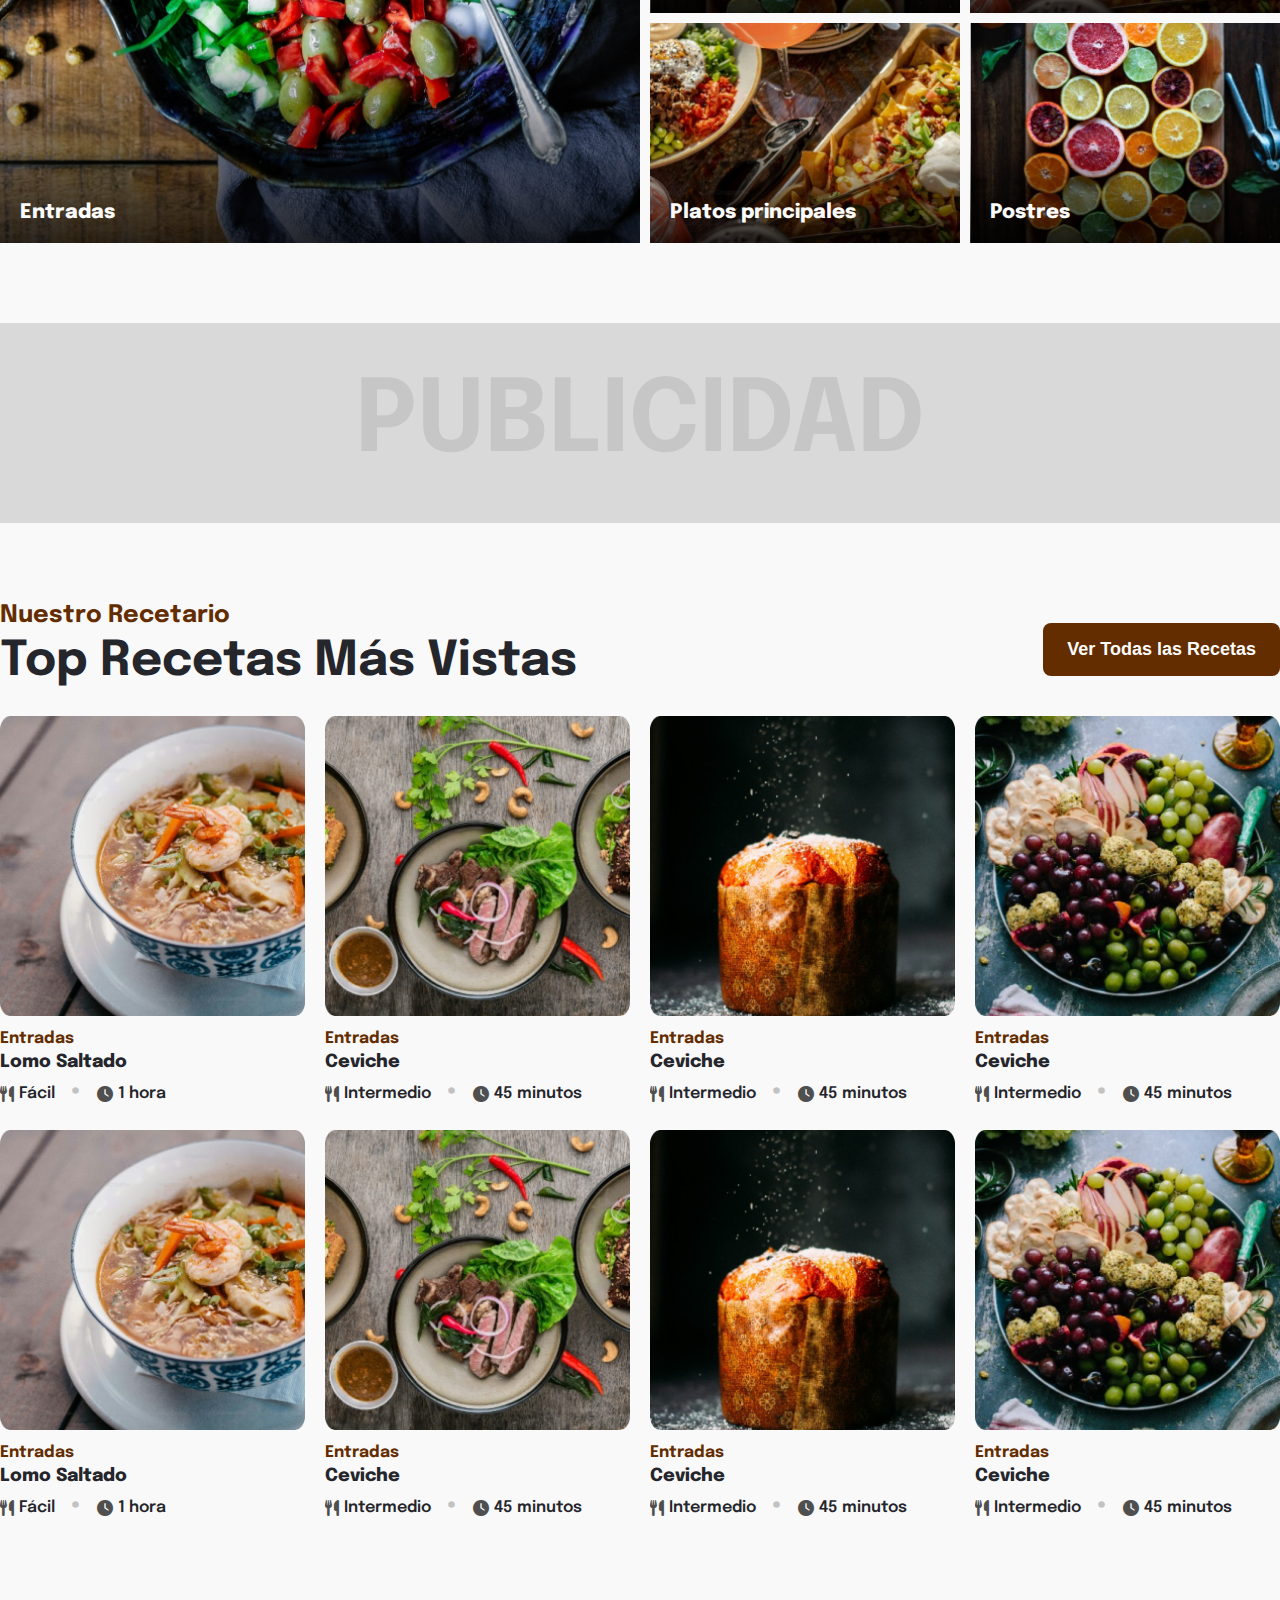
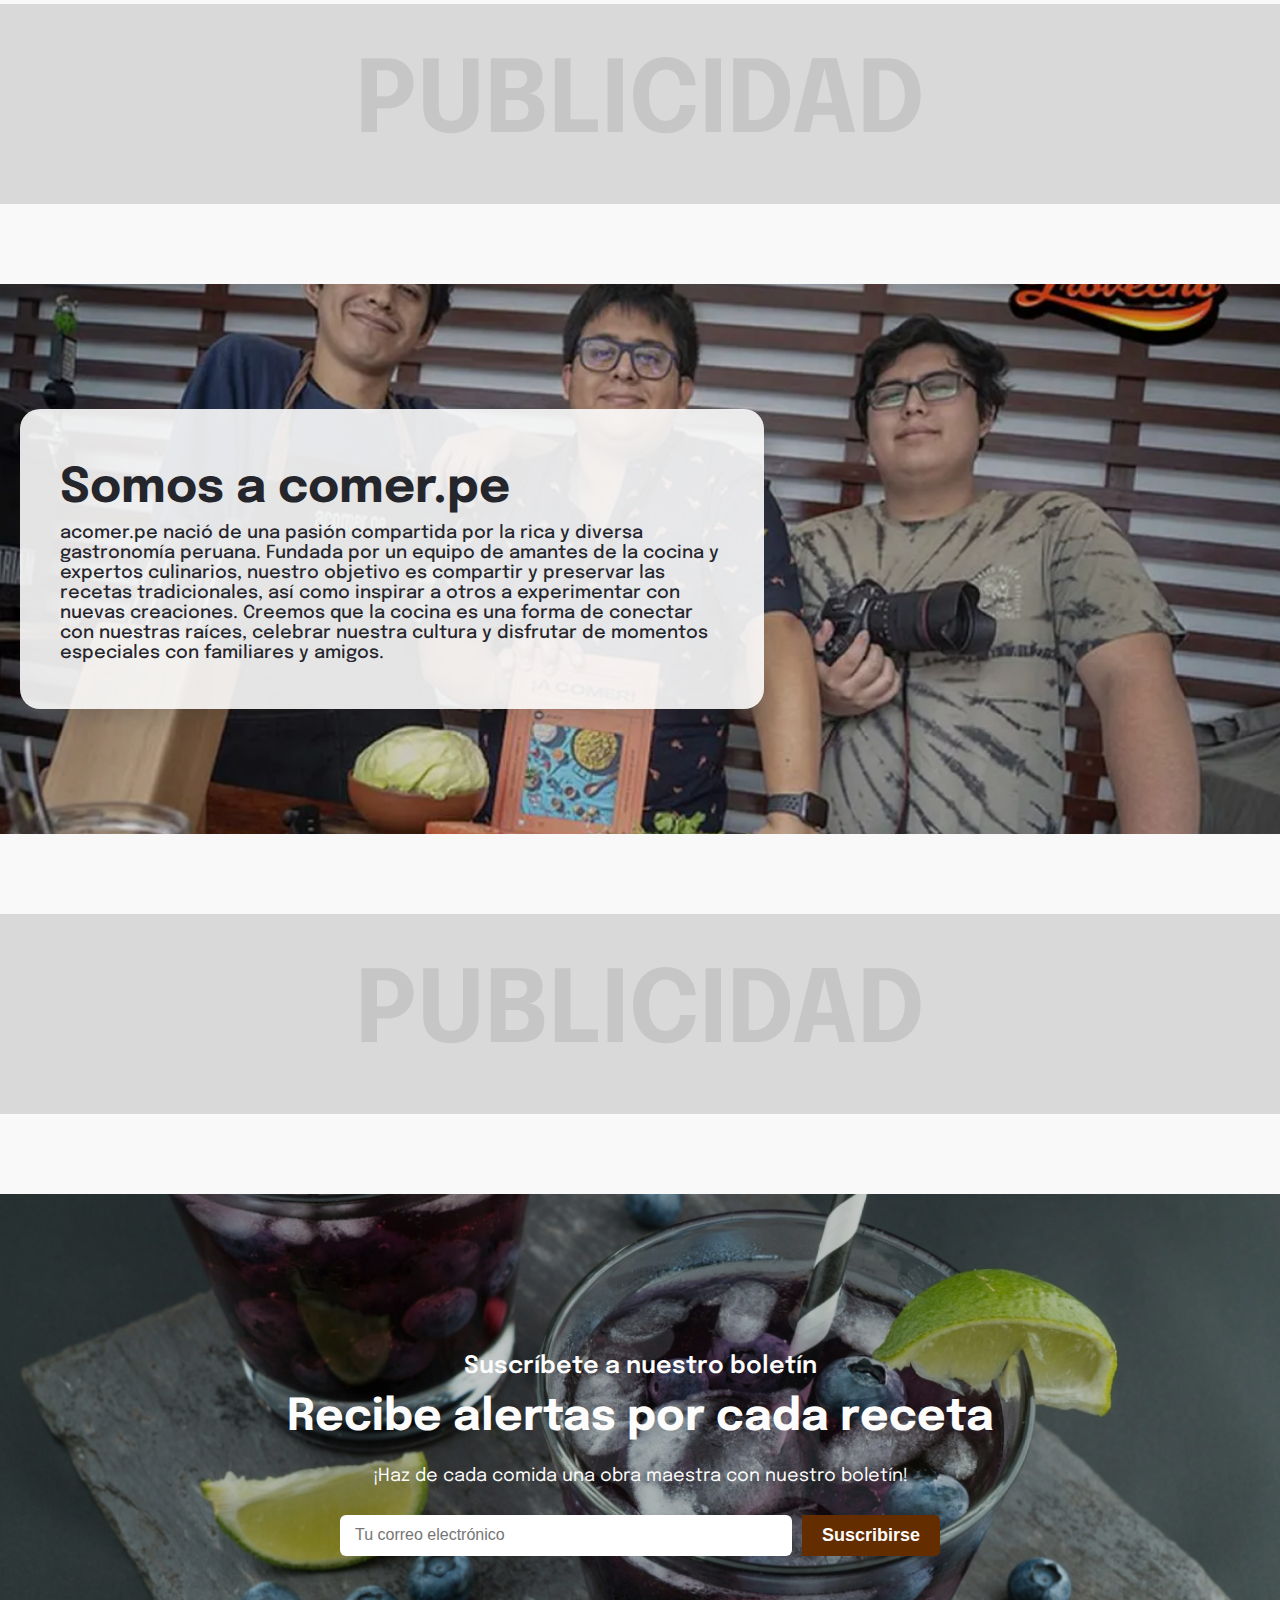
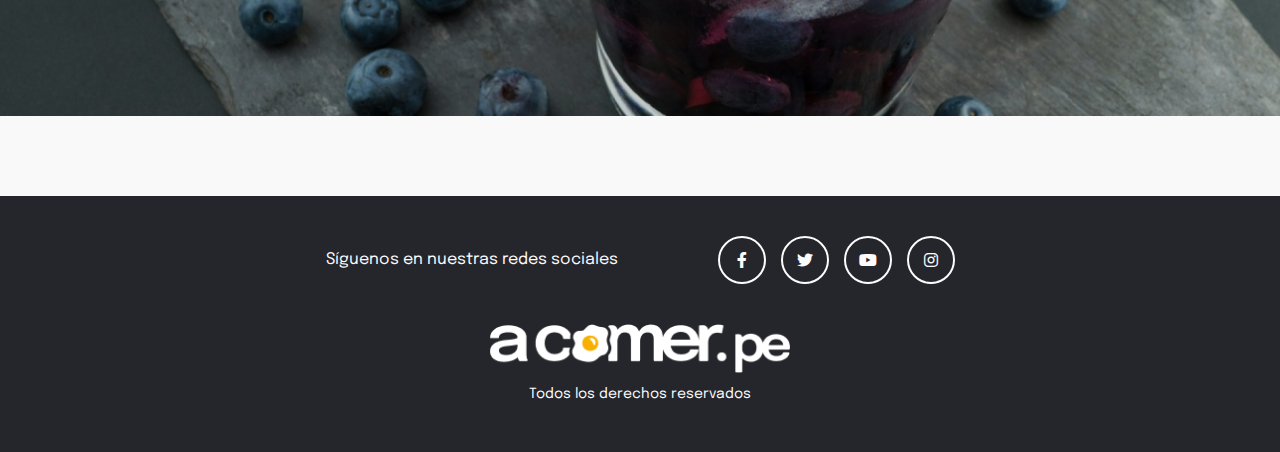
==== commit 99f13d52: "commit 19/08/ 3" ====
--- a/index.html
+++ b/index.html
@@ -5,6 +5,7 @@
     <meta name="viewport" content="width=device-width, initial-scale=1.0" />
     <title>Acomer.pe</title>
     <link rel="stylesheet" href="scss/main.css" />
+    <link rel="icon" href="assets/favicon.ico" type="image/x-icon">
     <link
       rel="stylesheet"
       href="https://cdnjs.cloudflare.com/ajax/libs/font-awesome/6.0.0-beta3/css/all.min.css"
@@ -39,7 +40,7 @@
       <div class="container">
         <div class="left-and-middle">
           <div class="logo">
-            <img src="assets/logo-1.png" alt="Logo" />
+            <a href="index.html"><img src="assets/logo-1.png" alt="Logo" /></a>
           </div>
           <nav class="menu">
             <div class="menu-container">
@@ -47,10 +48,10 @@
                 <i class="fas fa-bars"></i>
               </div>
               <ul class="menu-items menu" id="menu-items">
-                <li><a class="menuItem" href="#">Inicio</a></li>
-                <li><a class="menuItem" href="#">Recetas</a></li>
-                <li><a class="menuItem" href="#">Nosotros</a></li>
-                <li><a class="menuItem" href="#">Contacto</a></li>
+                <li><a class="menuItem" href="index.html">Inicio</a></li>
+                <li><a class="menuItem" href="recetas.html">Recetas</a></li>
+                <li><a class="menuItem" href="nosotros.html">Nosotros</a></li>
+                <li><a class="menuItem" href="contacto.html">Contacto</a></li>
                 <div class="menu-close" id="menu-close">
                   <i class="fas fa-times"></i>
                 </div>
@@ -182,7 +183,7 @@
           <div class="pcategories_main-column">
             <div
               class="pcategories_main-content"
-              style="background-image: url('/assets/categories1.png')"
+              style="background-image: url('assets/categories1.png')"
             >
               <div class="pcategories_overlay-text">Entradas</div>
               <div class="overlay-pcategories"></div>
@@ -192,14 +193,14 @@
             <div class="pcategories_side-column">
               <div
                 class="pcategories_side-content"
-                style="background-image: url('/assets/categories2.png')"
+                style="background-image: url('assets/categories2.png')"
               >
                 <div class="pcategories_overlay-text">Sopas y caldos</div>
                 <div class="overlay-pcategories"></div>
               </div>
               <div
                 class="pcategories_side-content"
-                style="background-image: url('/assets/categories3.png')"
+                style="background-image: url('assets/categories3.png')"
               >
                 <div class="pcategories_overlay-text">Platos principales</div>
                 <div class="overlay-pcategories"></div>
@@ -208,14 +209,14 @@
             <div class="pcategories_side-column">
               <div
                 class="pcategories_side-content"
-                style="background-image: url('/assets/categories3.png')"
+                style="background-image: url('assets/categories3.png')"
               >
                 <div class="pcategories_overlay-text">Bebidas</div>
                 <div class="overlay-pcategories"></div>
               </div>
               <div
                 class="pcategories_side-content"
-                style="background-image: url('/assets/categories2.png')"
+                style="background-image: url('assets/categories2.png')"
               >
                 <div class="pcategories_overlay-text">Postres</div>
                 <div class="overlay-pcategories"></div>
@@ -249,10 +250,13 @@
         </div>
 
         <div class="top_recetas_grid">
-          <div class="top_recetas_item">
-            <div
-              class="top_recetas_image"
-              style="background-image: url('/assets/receta1.png')"
+          <div
+            class="top_recetas_item"
+            onclick="window.location.href='receta_con_imagenes.html';"
+          >
+            <div
+              class="top_recetas_image"
+              style="background-image: url('assets/receta1.png')"
             ></div>
             <p class="categoria">Entradas</p>
             <p class="nombre_de_plato">Lomo Saltado</p>
@@ -262,52 +266,55 @@
               <i class="fas fa-clock"></i><span class="duracion">1 hora</span>
             </div>
           </div>
-          <div class="top_recetas_item">
-            <div
-              class="top_recetas_image"
-              style="background-image: url('/assets/receta2.png')"
-            ></div>
-            <p class="categoria">Entradas</p>
-            <p class="nombre_de_plato">Ceviche</p>
-            <div class="top_recetas_info">
-              <i class="fas fa-utensils"></i><span>Intermedio</span>
-              <span class="dot">•</span>
-              <i class="fas fa-clock"></i
-              ><span class="duracion">45 minutos</span>
-            </div>
-          </div>
-          <div class="top_recetas_item">
-            <div
-              class="top_recetas_image"
-              style="background-image: url('/assets/receta3.png')"
-            ></div>
-            <p class="categoria">Entradas</p>
-            <p class="nombre_de_plato">Ceviche</p>
-            <div class="top_recetas_info">
-              <i class="fas fa-utensils"></i><span>Intermedio</span>
-              <span class="dot">•</span>
-              <i class="fas fa-clock"></i
-              ><span class="duracion">45 minutos</span>
-            </div>
-          </div>
-          <div class="top_recetas_item">
-            <div
-              class="top_recetas_image"
-              style="background-image: url('/assets/receta4.png')"
-            ></div>
-            <p class="categoria">Entradas</p>
-            <p class="nombre_de_plato">Ceviche</p>
-            <div class="top_recetas_info">
-              <i class="fas fa-utensils"></i><span>Intermedio</span>
-              <span class="dot">•</span>
-              <i class="fas fa-clock"></i
-              ><span class="duracion">45 minutos</span>
-            </div>
-          </div>
-          <div class="top_recetas_item">
-            <div
-              class="top_recetas_image"
-              style="background-image: url('/assets/receta1.png')"
+          <div
+            class="top_recetas_item"
+            onclick="window.location.href='receta_con_video.html';"
+          >
+            <div
+              class="top_recetas_image"
+              style="background-image: url('assets/receta2.png')"
+            ></div>
+            <p class="categoria">Entradas</p>
+            <p class="nombre_de_plato">Ceviche</p>
+            <div class="top_recetas_info">
+              <i class="fas fa-utensils"></i><span>Intermedio</span>
+              <span class="dot">•</span>
+              <i class="fas fa-clock"></i
+              ><span class="duracion">45 minutos</span>
+            </div>
+          </div>
+          <div class="top_recetas_item">
+            <div
+              class="top_recetas_image"
+              style="background-image: url('assets/receta3.png')"
+            ></div>
+            <p class="categoria">Entradas</p>
+            <p class="nombre_de_plato">Ceviche</p>
+            <div class="top_recetas_info">
+              <i class="fas fa-utensils"></i><span>Intermedio</span>
+              <span class="dot">•</span>
+              <i class="fas fa-clock"></i
+              ><span class="duracion">45 minutos</span>
+            </div>
+          </div>
+          <div class="top_recetas_item">
+            <div
+              class="top_recetas_image"
+              style="background-image: url('assets/receta4.png')"
+            ></div>
+            <p class="categoria">Entradas</p>
+            <p class="nombre_de_plato">Ceviche</p>
+            <div class="top_recetas_info">
+              <i class="fas fa-utensils"></i><span>Intermedio</span>
+              <span class="dot">•</span>
+              <i class="fas fa-clock"></i
+              ><span class="duracion">45 minutos</span>
+            </div>
+          </div>
+          <div class="top_recetas_item">
+            <div
+              class="top_recetas_image"
+              style="background-image: url('assets/receta1.png')"
             ></div>
             <p class="categoria">Entradas</p>
             <p class="nombre_de_plato">Lomo Saltado</p>
@@ -320,35 +327,35 @@
           <div class="top_recetas_item">
             <div
               class="top_recetas_image"
-              style="background-image: url('/assets/receta2.png')"
-            ></div>
-            <p class="categoria">Entradas</p>
-            <p class="nombre_de_plato">Ceviche</p>
-            <div class="top_recetas_info">
-              <i class="fas fa-utensils"></i><span>Intermedio</span>
-              <span class="dot">•</span>
-              <i class="fas fa-clock"></i
-              ><span class="duracion">45 minutos</span>
-            </div>
-          </div>
-          <div class="top_recetas_item">
-            <div
-              class="top_recetas_image"
-              style="background-image: url('/assets/receta3.png')"
-            ></div>
-            <p class="categoria">Entradas</p>
-            <p class="nombre_de_plato">Ceviche</p>
-            <div class="top_recetas_info">
-              <i class="fas fa-utensils"></i><span>Intermedio</span>
-              <span class="dot">•</span>
-              <i class="fas fa-clock"></i
-              ><span class="duracion">45 minutos</span>
-            </div>
-          </div>
-          <div class="top_recetas_item">
-            <div
-              class="top_recetas_image"
-              style="background-image: url('/assets/receta4.png')"
+              style="background-image: url('assets/receta2.png')"
+            ></div>
+            <p class="categoria">Entradas</p>
+            <p class="nombre_de_plato">Ceviche</p>
+            <div class="top_recetas_info">
+              <i class="fas fa-utensils"></i><span>Intermedio</span>
+              <span class="dot">•</span>
+              <i class="fas fa-clock"></i
+              ><span class="duracion">45 minutos</span>
+            </div>
+          </div>
+          <div class="top_recetas_item">
+            <div
+              class="top_recetas_image"
+              style="background-image: url('assets/receta3.png')"
+            ></div>
+            <p class="categoria">Entradas</p>
+            <p class="nombre_de_plato">Ceviche</p>
+            <div class="top_recetas_info">
+              <i class="fas fa-utensils"></i><span>Intermedio</span>
+              <span class="dot">•</span>
+              <i class="fas fa-clock"></i
+              ><span class="duracion">45 minutos</span>
+            </div>
+          </div>
+          <div class="top_recetas_item">
+            <div
+              class="top_recetas_image"
+              style="background-image: url('assets/receta4.png')"
             ></div>
             <p class="categoria">Entradas</p>
             <p class="nombre_de_plato">Ceviche</p>
--- a/scss/main.css
+++ b/scss/main.css
@@ -25,6 +25,12 @@
   padding: 0 20px;
 }
 
+.top_recetas_item {
+  cursor: pointer;
+  overflow: hidden;
+  text-align: left;
+}
+
 #top-header {
   background-color: #642d00;
 }
@@ -37,6 +43,7 @@
 
 #main-header {
   background-color: #fcfcfc;
+  box-shadow: 0px 5px 20px 0px rgba(52, 52, 52, 0.05);
 }
 #main-header .container {
   display: flex;
@@ -73,6 +80,7 @@
   bottom: 0px;
   width: 80%;
   padding-bottom: 40px;
+  max-width: 1280px;
 }
 .video-section .overlay-text h1 {
   color: #fcfcfc !important;
@@ -89,7 +97,7 @@
 }
 
 h1 {
-  color: #000;
+  color: #25252c;
   font-family: "Epilogue", sans-serif;
   font-size: 48px;
   font-style: normal;
@@ -152,6 +160,10 @@
   line-height: normal;
 }
 
+.paginterna {
+  padding-top: 40px;
+}
+
 .language-selector {
   position: relative;
   display: inline-block;
@@ -168,7 +180,7 @@
 }
 
 .selector-container:hover {
-  border-color: #bbb;
+  border-color: #c2c2c2;
 }
 
 .selector-container i {
@@ -192,7 +204,7 @@
   left: 0;
   width: 100%;
   background-color: #fcfcfc;
-  border: 1px solid #ddd;
+  border: 1px solid #c2c2c2;
   border-radius: 5px;
   box-shadow: 0 4px 8px rgba(0, 0, 0, 0.1);
   list-style: none;
@@ -221,7 +233,7 @@
   justify-content: center;
   align-items: center;
   gap: 16px;
-  border-radius: 16px;
+  border-radius: 8px;
   background: #642d00;
   color: #fcfcfc;
   border: #642d00;
@@ -244,7 +256,8 @@
   border-radius: 16px;
   background: #642d00;
   color: #fcfcfc;
-  border: #642d00;
+  border-color: #642d00;
+  border-width: 0;
   cursor: pointer;
 }
 
@@ -412,7 +425,7 @@
   }
   .menu-items a:hover,
   .menu-items a.active {
-    color: #ff5a00; /* Color primario */
+    color: #ff5a00;
   }
   .menu-logo {
     display: none;
@@ -447,6 +460,15 @@
     padding-top: 60px; /* Ajusta según la altura del menú */
     z-index: 1000;
   }
+  .onlymobile {
+    margin-top: 20px;
+  }
+  .publicidad {
+    padding: 0 20px;
+  }
+  .paginterna {
+    padding: 0 20px;
+  }
   .menu-items a {
     color: #fcfcfc;
   }
@@ -647,7 +669,7 @@
   position: absolute;
   bottom: 10px;
   left: 10px;
-  color: #fff;
+  color: #fcfcfc;
   font-weight: 800;
   font-size: 20px;
   padding: 10px 10px;
@@ -723,6 +745,7 @@
   background-size: cover;
   background-position: center;
   border-radius: 10px;
+  transition: background-size 1s ease; /* Transición para el zoom en la imagen */
 }
 
 .categoria {
@@ -743,6 +766,7 @@
   display: flex;
   align-items: center;
   color: #4f4f4f;
+  overflow-wrap: anywhere;
 }
 
 .top_recetas_info i {
@@ -757,8 +781,9 @@
 }
 
 .top_recetas_info .dot {
-  font-size: 40px;
-  color: #4f4f4f;
+  font-size: 32px;
+  color: #c2c2c2;
+  padding: 0 10px;
 }
 
 /* Responsivo */
@@ -769,6 +794,12 @@
   .top_recetas_grid {
     gap: 10px;
   }
+  .top_recetas_info span {
+    margin-right: 5px;
+    font-size: 14px;
+    font-weight: 600;
+    color: #25252c;
+  }
 }
 @media (max-width: 480px) {
   .top_recetas_grid {
@@ -778,7 +809,7 @@
 /* Sección "Nosotros" */
 .nosotros_section {
   height: 550px;
-  background-image: url("/assets/somosacomer.png");
+  background-image: url("../assets/somosacomer.png");
   background-size: cover;
   background-position: center;
   display: flex;
@@ -835,7 +866,7 @@
 
 /* Sección "Boletín" */
 .boletin_section {
-  background-image: url("/assets/boletinfondo.png"); /* Cambia la ruta de la imagen según sea necesario */
+  background-image: url("../assets/boletinfondo.png"); /* Cambia la ruta de la imagen según sea necesario */
   background-size: cover;
   background-position: center;
   padding: 120px 0px;
@@ -898,8 +929,8 @@
 .boletin_button {
   padding: 10px 20px;
   font-size: 18px;
-  color: #fff;
-  background-color: #642d00; /* Color del botón */
+  color: #fcfcfc;
+  background-color: #642d00;
   border: none;
   font-weight: 700;
   border-radius: 0 5px 5px 0;
@@ -908,9 +939,20 @@
 }
 
 .boletin_button:hover {
-  background-color: #25252c; /* Color al hacer hover en el botón */
-}
-
+  background-color: #25252c;
+}
+
+/* Estilos generales para móviles */
+@media (max-width: 1100px) {
+  .top_recetas_image {
+    height: 200px;
+  }
+}
+@media (max-width: 700px) {
+  .top_recetas_image {
+    height: 236px;
+  }
+}
 /* Estilos generales para móviles */
 @media (max-width: 768px) {
   .container,
@@ -946,7 +988,7 @@
   }
   #main-footer .container .social-media {
     flex-direction: column;
-    gap: 0px;
+    gap: 20px;
     align-content: center;
     align-items: center;
   }
@@ -984,7 +1026,7 @@
   .dropdown-menu {
     width: 100%;
     text-align: center;
-    background-color: #f1f1f1;
+    background-color: #fcfcfc;
   }
   .subtitle-2 {
     text-align: center;
@@ -1035,9 +1077,6 @@
     justify-content: center;
     align-items: center;
   }
-  .top_recetas_image {
-    height: 300px;
-  }
   .video-section .overlay-text {
     width: 100%;
     padding: 0 20px 20px 20px;
@@ -1078,7 +1117,7 @@
     padding: 12px 16px;
     justify-content: center;
     align-items: center;
-    border-radius: 16px;
+    border-radius: 8px;
     background: #642d00;
     color: #fcfcfc;
     border: #642d00;
@@ -1110,7 +1149,7 @@
 .search-input {
   width: 100%;
   padding: 10px;
-  border: 1px solid #ccc;
+  border: 1px solid #c2c2c2;
   border-radius: 4px;
   font-size: 1rem;
   margin-top: 8px;
@@ -1132,4 +1171,63 @@
   .search-container {
     width: 220px;
   }
+}
+/* Estilos base para los contenedores */
+.pcategories_main-content,
+.pcategories_side-content {
+  position: relative;
+  background-size: 100%; /* Tamaño original de la imagen de fondo */
+  background-position: center;
+  background-repeat: no-repeat;
+  width: 100%;
+  height: 100%;
+  transition: background-size 1s ease; /* Transición para el zoom en la imagen */
+  overflow: hidden;
+}
+
+/* Agregar el overlay naranja con opacidad */
+.pcategories_main-content::before,
+.pcategories_side-content::before {
+  content: "";
+  position: absolute;
+  top: 0;
+  left: 0;
+  width: 100%;
+  height: 100%;
+  background-color: rgba(255, 89, 0, 0.5490196078); /* Naranja con opacidad 0.5 */
+  opacity: 0;
+  transition: opacity 1s ease; /* Transición suave para el overlay */
+  z-index: 1; /* Asegura que el overlay esté sobre la imagen */
+}
+
+/* Efecto de zoom al pasar el mouse */
+.pcategories_main-content:hover,
+.pcategories_side-content:hover {
+  background-size: 110%; /* Aumenta el tamaño del fondo al 110% */
+}
+
+/* Mostrar el overlay naranja al hacer hover */
+.pcategories_main-content:hover::before,
+.pcategories_side-content:hover::before {
+  opacity: 1; /* Muestra el overlay con opacidad completa al hacer hover */
+}
+
+/* Estilo del texto para que esté sobre el overlay */
+.pcategories_overlay-text {
+  z-index: 2; /* Asegura que el texto esté sobre el overlay */
+  color: #fcfcfc; /* Color del texto para que contraste con el fondo */
+}
+
+/* Estilos base para el contenedor de la imagen */
+.top_recetas_image {
+  position: relative;
+  background-size: 100%; /* Tamaño original de la imagen de fondo */
+  background-position: center;
+  background-repeat: no-repeat;
+  transition: background-size 1s ease; /* Transición para el zoom en la imagen */
+}
+
+/* Efecto de zoom al pasar el mouse */
+.top_recetas_image:hover {
+  background-size: 110%; /* Aumenta el tamaño del fondo al 110% */
 }/*# sourceMappingURL=main.css.map */